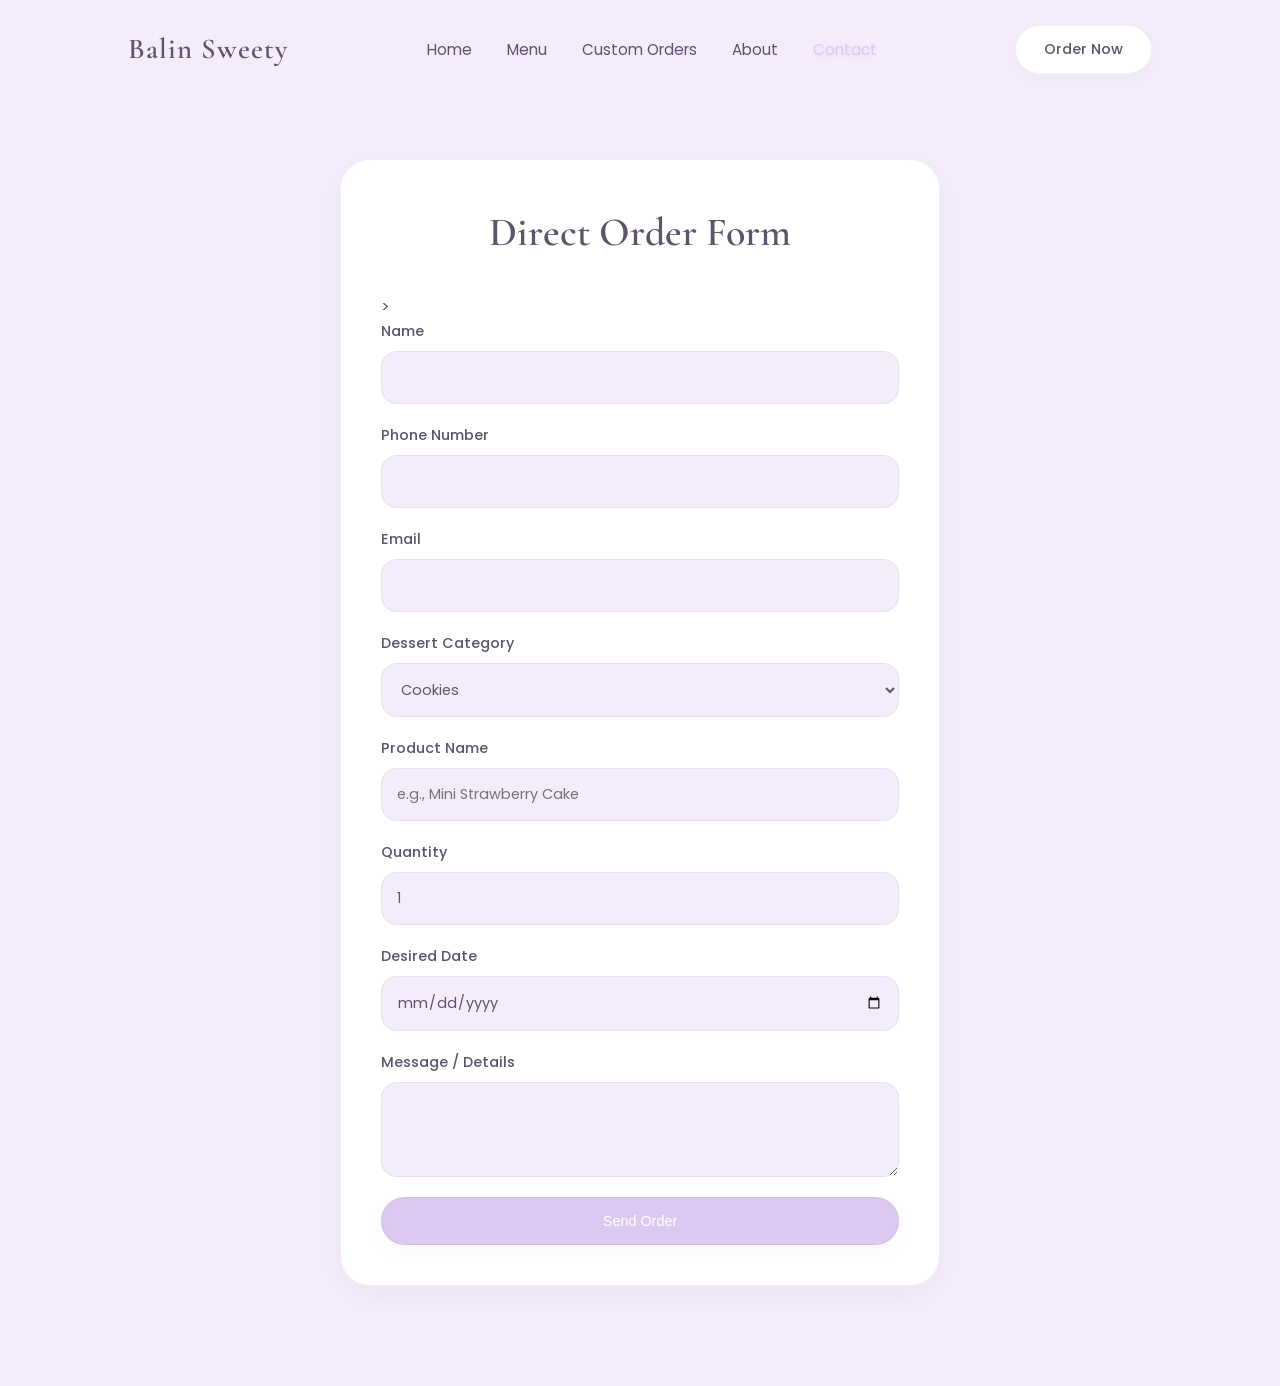
==== contact.html @ d656e554 "Add files via upload" ====
<!DOCTYPE html>
<html lang="en">
<head>
    <meta charset="UTF-8">
    <meta name="viewport" content="width=device-width, initial-scale=1.0">
    <title>Contact & Order | Balin Sweety</title>
    <link rel="stylesheet" href="style.css">
</head>
<body>

    <nav class="navbar">
        <div class="logo">Balin Sweety</div>
        <ul class="nav-links">
            <li><a href="index.html">Home</a></li>
            <li><a href="menu.html">Menu</a></li>
            <li><a href="custom.html">Custom Orders</a></li>
            <li><a href="about.html">About</a></li>
            <li><a href="contact.html" class="active">Contact</a></li>
        </ul>
        <a href="menu.html" class="btn">Order Now</a>
    </nav>

    <section class="form-section">
        <h2 style="font-size: 2.5rem; text-align: center; margin-bottom: 30px;">Direct Order Form</h2>
        <form action="https://api.web3forms.com/submit" method="POST" id="directOrderForm">

    <input type="hidden" name="access_key" value="bf10f721-9008-4cb7-b2a4-9941ea9876cc">
    
    <input type="hidden" name="redirect" value="https://yourwebsite.com/index.html">>
            <div class="form-group"><label>Name</label><input type="text" name="name" required></div>
            <div class="form-group"><label>Phone Number</label><input type="tel" name="phone" required></div>
            <div class="form-group"><label>Email</label><input type="email" name="email" required></div>
            <div class="form-group">
                <label>Dessert Category</label>
                <select name="category">
                    <option value="Cookies">Cookies</option>
                    <option value="Crinkles">Crinkles</option>
                    <option value="Macarons">Macarons</option>
                    <option value="Mini Cakes">Mini Cakes</option>
                    <option value="Traditional Sweets">Traditional Sweets</option>
                </select>
            </div>
            <div class="form-group"><label>Product Name</label><input type="text" name="product" placeholder="e.g., Mini Strawberry Cake" required></div>
            <div class="form-group"><label>Quantity</label><input type="number" name="quantity" min="1" value="1" required></div>
            <div class="form-group"><label>Desired Date</label><input type="date" name="date" required></div>
            <div class="form-group"><label>Message / Details</label><textarea name="message" rows="3"></textarea></div>
            <button type="submit" class="btn btn-primary" style="width: 100%; padding: 15px;">Send Order</button>
        </form>
    </section>

</body>
</html>
---- style.css ----
@import url('https://fonts.googleapis.com/css2?family=Cormorant+Garamond:ital,wght@0,400;0,600;1,400&family=Poppins:wght@300;400;500;600&display=swap');

:root {
    --primary-lavender: #DCC9F1;
    --bg-soft: #F4ECFA;
    --white: #FFFFFF;
    --text-main: #5E526D;
    --text-muted: #8E819F;
    --radius-lg: 30px;
    --radius-md: 20px;
    --radius-sm: 16px;
    --shadow-soft: 0 10px 30px rgba(94, 82, 109, 0.05);
    --shadow-card: 0 8px 20px rgba(94, 82, 109, 0.03);
    --border-light: 1px solid rgba(94, 82, 109, 0.08);
}

* {
    margin: 0;
    padding: 0;
    box-sizing: border-box;
}

body {
    font-family: 'Poppins', sans-serif;
    background-color: var(--bg-soft);
    color: var(--text-main);
    line-height: 1.6;
    overflow-x: hidden;
}

h1, h2, h3, .logo {
    font-family: 'Cormorant Garamond', serif;
    font-weight: 600;
}

a {
    text-decoration: none;
    color: inherit;
    transition: all 0.3s ease;
}


.navbar {
    display: flex;
    justify-content: space-between;
    align-items: center;
    padding: 25px 10%;
    background: transparent;
}

.logo {
    font-size: 1.8rem;
    letter-spacing: 1px;
}

.nav-links {
    display: flex;
    gap: 35px;
    list-style: none;
}

.nav-links a {
    font-size: 0.95rem;
    font-weight: 400;
}

.nav-links a:hover, .nav-links a.active {
    color: var(--primary-lavender);
    text-shadow: 0 2px 4px rgba(220, 201, 241, 0.4);
}


.btn {
    background: var(--white);
    color: var(--text-main);
    padding: 12px 28px;
    border-radius: var(--radius-lg);
    border: var(--border-light);
    font-size: 0.9rem;
    font-weight: 500;
    cursor: pointer;
    box-shadow: var(--shadow-card);
    transition: all 0.3s cubic-bezier(0.175, 0.885, 0.32, 1.275);
}

.btn:hover {
    transform: translateY(-3px);
    background: var(--primary-lavender);
    color: var(--white);
    box-shadow: 0 10px 20px rgba(220, 201, 241, 0.4);
}

.btn-primary {
    background: var(--primary-lavender);
    color: var(--white);
}

.btn-primary:hover {
    background: var(--white);
    color: var(--text-main);
}

/* --- HERO SECTION --- */
.hero {
    display: flex;
    align-items: center;
    justify-content: space-between;
    padding: 40px 10% 100px 10%;
    gap: 50px;
}

.hero-content {
    flex: 1;
    max-width: 550px;
}

.hero h1 {
    font-size: 4rem;
    line-height: 1.1;
    margin-bottom: 20px;
}

.hero p {
    font-size: 1.1rem;
    color: var(--text-muted);
    margin-bottom: 35px;
}

.hero-buttons {
    display: flex;
    gap: 15px;
}

.hero-image-wrapper {
    flex: 1;
    display: flex;
    justify-content: center;
    position: relative;
}


.main-cake-card {
    background: var(--white);
    padding: 30px;
    border-radius: var(--radius-lg);
    box-shadow: var(--shadow-soft);
    border: var(--border-light);
    max-width: 420px;
    text-align: center;
}

.main-cake-card img {
    width: 100%;
    border-radius: var(--radius-md);
    object-fit: cover;
    background: var(--bg-soft);
}


.section-title {
    text-align: center;
    font-size: 2.8rem;
    margin-bottom: 40px;
}

.categories-container {
    padding: 20px 10% 60px 10%;
}

.category-track {
    display: flex;
    gap: 20px;
    justify-content: center;
    margin-bottom: 50px;
}


.category-pill {
    background: var(--white);
    padding: 15px 30px;
    border-radius: var(--radius-md);
    border: var(--border-light);
    display: flex;
    flex-direction: column;
    align-items: center;
    gap: 8px;
    min-width: 120px;
    box-shadow: var(--shadow-card);
}

.category-pill .icon {
    font-size: 1.5rem;
}

.category-pill span {
    font-size: 0.85rem;
    font-weight: 500;
}

.category-pill.active {
    background: var(--primary-lavender);
    color: var(--white);
}


.product-grid {
    display: grid;
    grid-template-columns: repeat(auto-fill, minmax(280px, 1fr));
    gap: 30px;
    padding: 0 10% 80px 10%;
}

.product-card {
    background: var(--white);
    border-radius: var(--radius-lg);
    padding: 20px;
    border: var(--border-light);
    box-shadow: var(--shadow-card);
    text-align: center;
    position: relative;
    transition: transform 0.3s ease;
}

.product-card:hover {
    transform: translateY(-5px);
}

.product-card .img-container {
    background: var(--bg-soft);
    border-radius: var(--radius-md);
    padding: 20px;
    margin-bottom: 15px;
    display: flex;
    justify-content: center;
    align-items: center;
    height: 220px;
}

.product-card img {
    max-height: 100%;
    max-width: 100%;
    object-fit: contain;
}

.product-title {
    font-size: 1.25rem;
    margin-bottom: 5px;
}

.product-price {
    font-weight: 600;
    color: var(--text-muted);
    font-size: 1rem;
    margin-bottom: 15px;
}


.why-us {
    background: var(--white);
    padding: 80px 10%;
    border-radius: 50px 50px 0 0;
    text-align: center;
}

.features-list {
    display: flex;
    justify-content: space-around;
    flex-wrap: wrap;
    gap: 30px;
    margin-top: 40px;
}

.feature-item {
    font-size: 1.2rem;
    font-family: 'Cormorant Garamond', serif;
    font-weight: 600;
    display: flex;
    align-items: center;
    gap: 10px;
}

.feature-item span {
    color: var(--primary-lavender);
}


.form-section {
    max-width: 600px;
    margin: 60px auto 100px auto;
    background: var(--white);
    padding: 40px;
    border-radius: var(--radius-lg);
    border: var(--border-light);
    box-shadow: var(--shadow-soft);
}

.form-group {
    margin-bottom: 20px;
    display: flex;
    flex-direction: column;
    gap: 8px;
    text-align: left;
}

.form-group label {
    font-size: 0.9rem;
    font-weight: 500;
}

.form-group input, 
.form-group select, 
.form-group textarea {
    width: 100%;
    padding: 15px;
    border-radius: var(--radius-sm);
    border: var(--border-light);
    background: var(--bg-soft);
    color: var(--text-main);
    font-family: 'Poppins', sans-serif;
    font-size: 0.9rem;
    outline: none;
    transition: border 0.3s ease;
}

.form-group input:focus, 
.form-group select:focus, 
.form-group textarea:focus {
    border: 1px solid var(--primary-lavender);
}


footer {
    background: var(--white);
    padding: 60px 10% 30px 10%;
    border-top: var(--border-light);
    text-align: center;
}

.footer-content {
    display: flex;
    justify-content: space-between;
    align-items: center;
    flex-wrap: wrap;
    gap: 30px;
    margin-bottom: 40px;
}

.social-links {
    display: flex;
    gap: 20px;
}

.copyright {
    font-size: 0.85rem;
    color: var(--text-muted);
    border-top: var(--border-light);
    padding-top: 20px;
}


@media (max-width: 968px) {
    .hero {
        flex-direction: column;
        text-align: center;
        padding-bottom: 60px;
    }
    .hero h1 { font-size: 2.8rem; }
    .hero-buttons { justify-content: center; }
    .navbar { flex-direction: column; gap: 20px; }
    .footer-content { flex-direction: column; }
}
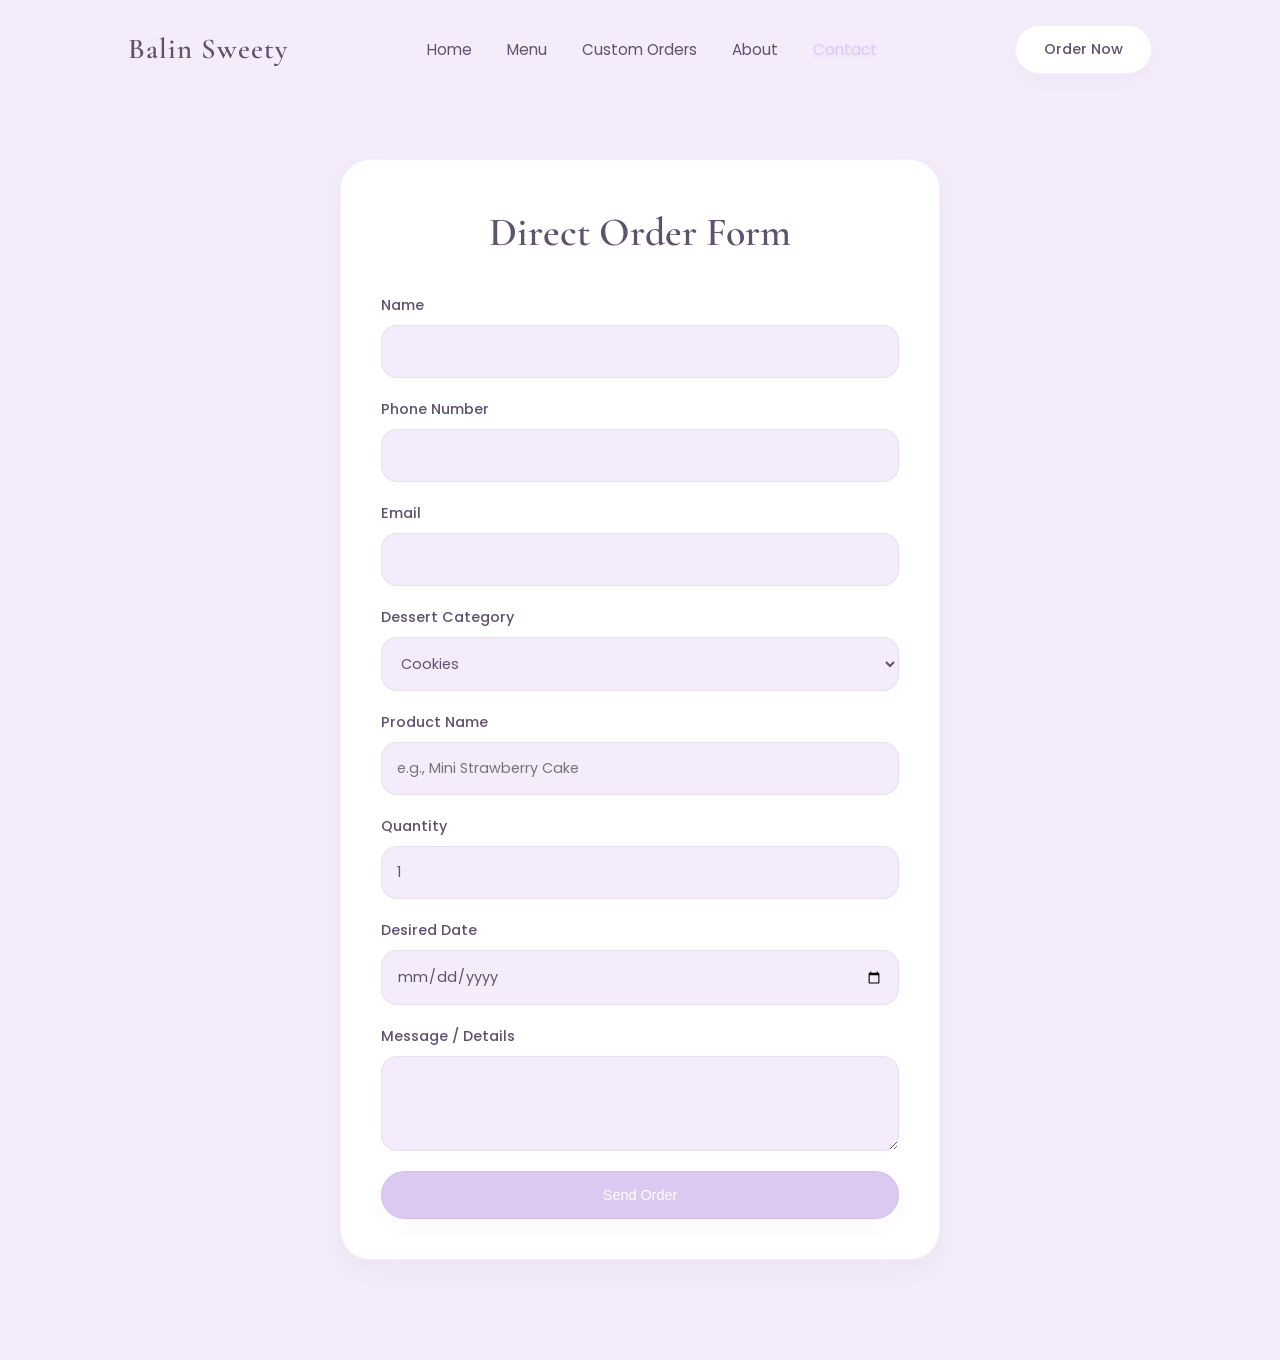
==== commit 00da8854: "Update contact.html linked the messages box  correct the name" ====
--- a/contact.html
+++ b/contact.html
@@ -26,7 +26,7 @@
 
     <input type="hidden" name="access_key" value="bf10f721-9008-4cb7-b2a4-9941ea9876cc">
     
-    <input type="hidden" name="redirect" value="https://yourwebsite.com/index.html">>
+    <input type="hidden" name="redirect" value="https://balin-sw.vercel.app/">
             <div class="form-group"><label>Name</label><input type="text" name="name" required></div>
             <div class="form-group"><label>Phone Number</label><input type="tel" name="phone" required></div>
             <div class="form-group"><label>Email</label><input type="email" name="email" required></div>
@@ -49,4 +49,4 @@
     </section>
 
 </body>
-</html>+</html>
